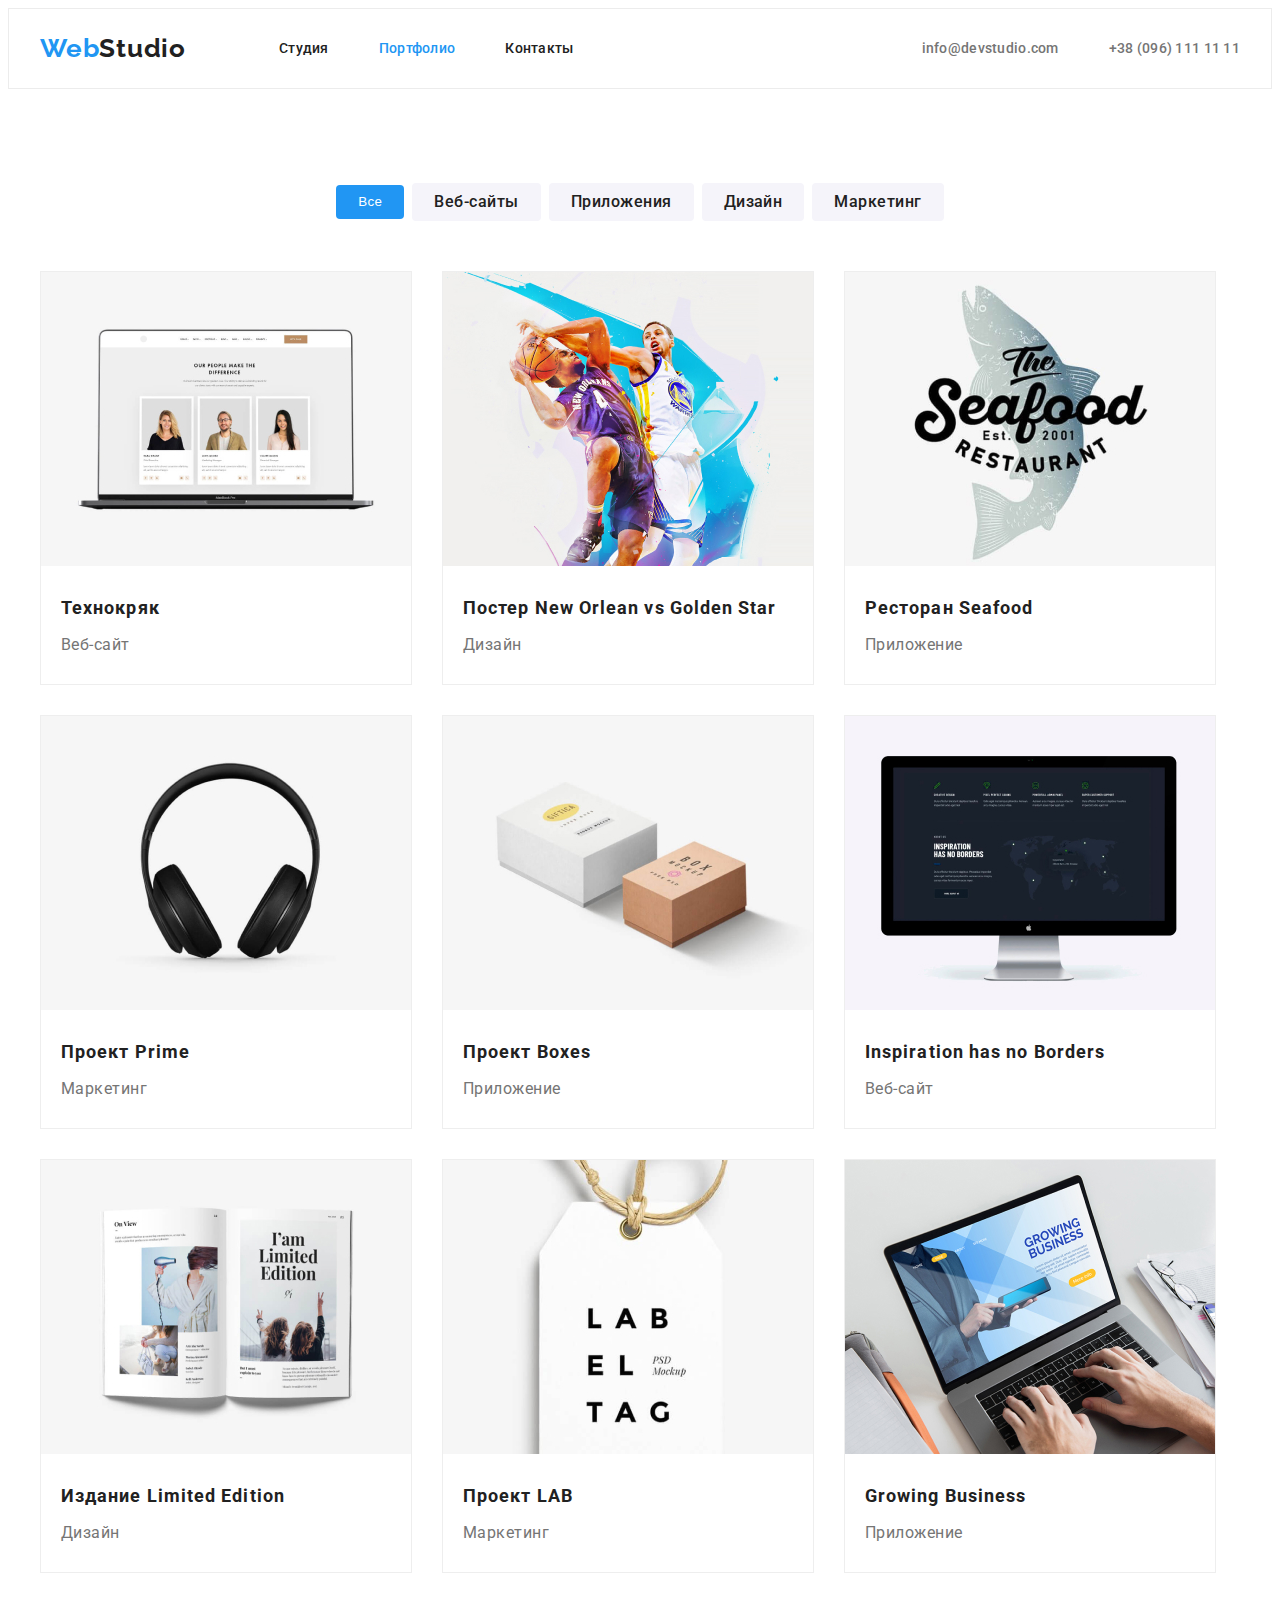
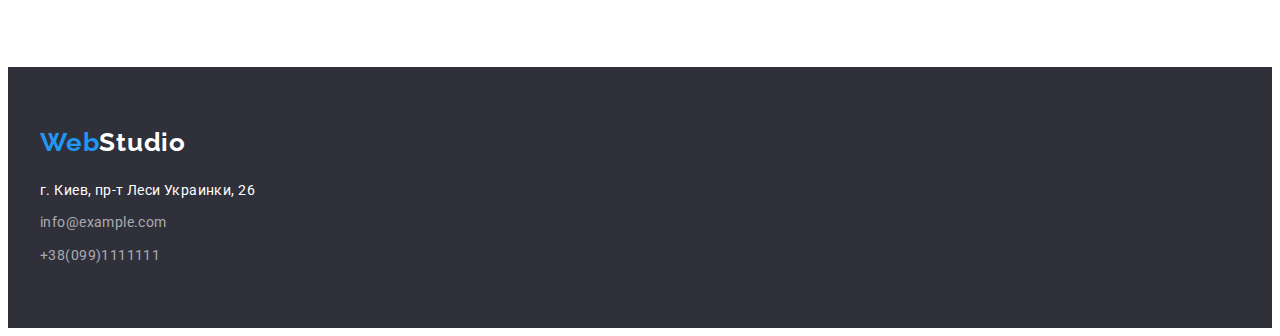
==== portfolio.html @ 1b034854 "Initial commit" ====
<!DOCTYPE html>
<html lang="ru">

<head>
    <meta charset="UTF-8">
    <meta http-equiv="X-UA-Compatible" content="IE=edge">
    <meta name="viewport" content="width=device-width, initial-scale=1.0">
    <title>Homework-1</title>
    <link
        href="https://fonts.googleapis.com/css2?family=Raleway:wght@700&family=Roboto:wght@400;500;700;900&display=swap"
        rel="stylesheet">
    <link rel="stylesheet" href="https://cdnjs.cloudflare.com/ajax/libs/modern-normalize/1.1.0/modern-normalize.min.css"
        integrity="sha512-wpPYUAdjBVSE4KJnH1VR1HeZfpl1ub8YT/NKx4PuQ5NmX2tKuGu6U/JRp5y+Y8XG2tV+wKQpNHVUX03MfMFn9Q=="
        crossorigin="anonymous" referrerpolicy="no-referrer" />
    <link rel="stylesheet" href="./css/styles.css">
</head>

<body>
    <!--Шапка сайта-->
    <header class="page-header">
        <div class="container">
            <div class="header-container">
                <nav class="header-nav">
                    <a href="./site.html" class="logo" lang="en"><span class="logo-blue">Web</span>Studio</a>
                    <ul class="site-nav list">
                        <li class="item"> <a href="./index.html" class="link">Студия</a></li>
                        <li class="item"> <a href="./portfolio.html" class="link current">Портфолио</a></li>
                        <li class="item"> <a href="" class="link">Контакты</a></li>
                    </ul>
                </nav>
                <ul class="auto-nav list">
                    <li class="li-adress"><a href="info@devstudio.com" class="adress">info@devstudio.com</a></li>
                    <li class="li-adress"><a href="tel:+380961111111" class="adress">+38 (096) 111 11 11</a></li>
                </ul>
            </div>
        </div>
    
    </header>
    <main >
        <section class="page">                   
             <div class="container">   
                <h1 class="hide">works</h1>
                <ul class="page-nav list">
                    <li class="button-work"><button type="button" class="all">Все</button></li>
                    <li class="button-work"><button type="button" class="button-port">Веб-сайты</button></li>
                    <li class="button-work"><button type="button" class="button-port">Приложения</button></li>
                    <li class="button-work"><button type="button" class="button-port">Дизайн</button></li>
                    <li class="button-work"><button type="button" class="button-port">Маркетинг</button></li>
                </ul>
                
                <ul class="photo list">
                    <li class="photo-item">
                        <img src="./img/portfolio/img1.jpg" class="photo-img" alt="Технокряк">
                        <div class="text-container">
                            <h2 class="title">Технокряк</h2>
                            <p class="photo-text">Веб-сайт</p>
                
                        </div>
                    </li>
                    <li class="photo-item">
                        <img src="./img/portfolio/img2.jpg" class="photo-img" alt="Постер New Orlean vs Golden Star">
                        <div class="text-container">
                            <h2 class="title">Постер <span lang="en">New Orlean vs Golden Star</span> </h2>
                            <p class="photo-text">Дизайн</p>
                
                        </div>
                
                    </li>
                    <li class="photo-item">
                        <img src="./img/portfolio/img3.jpg" class="photo-img" alt="Ресторан Seafood">
                        <div class="text-container">
                            <h2 class="title">Ресторан <span lang="en">Seafood</span></h2>
                            <p class="photo-text">Приложение</p>
                
                        </div>
                
                    </li>
                    <li class="photo-item">
                        <img src="./img/portfolio/img4.jpg" class="photo-img" alt="Проект Prime">
                        <div class="text-container">
                            <h2 class="title">Проект <span lang="en">Prime</span></h2>
                            <p class="photo-text">Маркетинг</p>
                
                        </div>
                
                    </li>
                    <li class="photo-item">
                        <img src="./img/portfolio/img5.jpg" class="photo-img" alt="Проект Boxes">
                        <div class="text-container">
                            <h2 class="title">Проект <span lang="en">Boxes</span> </h2>
                            <p class="photo-text">Приложение</p>
                
                        </div>
                
                
                    </li>
                    <li class="photo-item">
                        <img src="./img/portfolio/img6.jpg" class="photo-img" alt="Inspiration has no Borders">
                        <div class="text-container">
                            <h2 lang="en" class="title">Inspiration has no Borders</h2>
                            <p class="photo-text">Веб-сайт</p>
                
                        </div>
                
                    </li>
                    <li class="photo-item">
                        <img src="./img/portfolio/img7.jpg" class="photo-img" alt="Издание Limited Edition">
                        <div class="text-container">
                            <h2 class="title">Издание <span lang="en">Limited Edition</span></h2>
                            <p class="photo-text">Дизайн</p>
                
                        </div>
                
                    </li>
                    <li class="photo-item">
                        <img src="./img/portfolio/img8.jpg" class="photo-img" alt="Проект LAB">
                        <div class="text-container">
                            <h2 class="title">Проект <span lang="en">LAB</span> </h2>
                            <p class="photo-text">Маркетинг</p>
                
                        </div>
                
                    </li>
                    <li class="photo-item">
                        <img src="./img/portfolio/img9.jpg" class="photo-img" alt="Growing Business">
                        <div class="text-container">
                            <h2 lang="en" class="title">Growing Business</h2>
                            <p class="photo-text">Приложение</p>
                
                        </div>
                
                    </li>
                </ul>
             </div>    
        </section>       

    </main>

    <!--Footer-->
    <footer class="hooter">
        <div class="container">
            <a href="./site.html" class="logo-hooter" lang="en"><span class="logo-blue">Web</span>Studio</a>
            <address class="hooter-adress">
                <p class="hooter-text">г. Киев, пр-т Леси Украинки, 26</p>
                <ul class="list">
                    <li class="hooter-item">
                        <a href="info@example.com" class="hooter-a">info@example.com</a>
                    </li>
                    <li class="hooter-item">
                        <a href="+380991111111" class="hooter-a">+38(099)1111111</a>
                    </li>
                </ul>
    
            </address>
        </div>
    </footer>

</body>

</html>
---- css/styles.css ----
:root {
    --primery-text-color:#757575;
    --title-color: #212121;
    --acsent-color: #2196F3;
    --white-color: #FFFF;
    --background-color: #F5F4FA;
    --button-color: #2F303A;
}
body {
background-color: var(--white-color);
color: var(--primery-text-color);

font-family: Roboto, sans-serif;

}

.list {
    list-style: none; 
    margin-top: 0; 
    margin-bottom: 0;
    padding-left: 0;
}
.container {
    width: 1200px;
    margin-left: auto;
    margin-right: auto;
    padding-left: 15px;
    padding-right: 15px;
   
}

/* header */
.page-header {        
    margin-left: auto;
    margin-right: auto;
    border: 1px solid #ECECEC;
}
.header-container {
    display: flex;
    
    align-items: center;
   
}
.header-nav {
  display: flex;
 align-items: center;
}
.site-nav {
    display: flex;
    margin-left: 93px; 
}

.auto-nav {
   display: flex;
   margin-left: auto;
}
.page-header {
    background-color:var(--white-color) ;
    
    font-weight: 500;
    font-size: 14px;
    line-height: 1.14;
    letter-spacing: 0.02em;
 }
.logo {
    display: inline;

    padding-top: 24px;
    padding-bottom: 24px;

    color: var(--title-color);
    
    font-family: 'Raleway';
    font-style: normal;
    font-weight: 700;
    font-size: 26px;
    line-height: 1.2;
    letter-spacing: 0.03em;

    text-decoration: none;
}
.logo:hover {
    color: var(--primery-text-color);
}

.logo-blue {
    color: var(--acsent-color);

    font-family: 'Raleway';
    font-style: normal;
    font-weight: 700;
    font-size: 26px;
    line-height: 1.2;
    letter-spacing: 0.03em;    
}
.logo-blue:hover {
    color: var(--primery-text-color);
}

.item + .item {
    margin-left: 50px;
}

.link {    
    padding-top: 32px;
    padding-bottom: 32px;

    color: var(--title-color);
    text-decoration: none;     
}
.link.current {
    color: var(--acsent-color);
}
 .link:hover,.link:focus {
    color: var(--acsent-color);
}
.li-adress + .li-adress {
 margin-left: 50px;
}
.adress { 
    padding-top: 32px;
    padding-bottom: 32px;  

    color: var(--primery-text-color);

    text-decoration: none;
}

.adress:hover, .adress:focus {
    color: var(--acsent-color);
}

/* Hero section */
.hero-section {    
    padding-top: 200px;
    padding-bottom: 200px;

    background-color: var(--button-color);
    color: var(--white-color);
    text-align: center;      
}
.hero-container {
    display: block;
    
    width: 696px;
    margin-left: auto;
    margin-right: auto;
}
.hero-title {      
    margin-top: 0;  
    margin-bottom: 30px;
    

    font-style: normal;
    font-weight: 900;
    font-size: 44px;
    line-height: 1.36;
    

    letter-spacing: 0.06em;
    text-transform: uppercase;
    text-align: center;
}
   .hide {
  visibility: hidden;
  margin-top: 0;
  margin-bottom: 0;  
  font-size: 0;
}
.button {  
    
    padding: 10px 32px;
    margin-left: auto;
    margin-right: auto;
    background-color: var(--acsent-color);
    color: var(--white-color);   
    
    font-weight: 700;
    font-size: 16px;
    line-height: 1.88;    
    
    align-items: center;   
    letter-spacing: 0.06em;
    border: 0;
    border-radius: 4px;
}
.button:hover, .button:focus {
    background-color:var(--white-color);
    color: var(--button-color);
}

/* section features */
.features {
    padding-top: 94px;
    padding-bottom: 94px;
}
.features-container {
    display: flex;
    flex-wrap: wrap;
   }
.features-item {
    width: 270px;
}
.features-item + .features-item {
    margin-left: 30px;
}
.third-text {
    margin-top: 0;
    margin-bottom: 10px;
    color: var(--title-color); 
        
    font-weight: 700;
    font-size: 14px;
    line-height: 16px;
    letter-spacing: 0.03em; 
    text-transform: uppercase;    
}
.p-text {
    margin-top: 0;
    margin-bottom: 0;

    font-size: 14px;
    line-height: 1.71;    
    letter-spacing: 0.03em;
}
/* Work */
.work {
    padding-bottom: 94px;
}
.work-container {
    display: flex;      
}

.work-item + .work-item {
   margin-left: 30px;
}
.second-title {   
    margin-top: 0;
    margin-bottom: 50px;

    color: var(--title-color);    
        
    font-weight: 700;
    font-size: 36px;
    line-height: 42px;
    text-align: center;
    letter-spacing: 0.03em;    
}
.work-img {
    display: block;
    max-width: 370px;
    height: auto;    
}
/* Team */

.team {
    padding-top: 94px;
    padding-bottom: 94px;
    background-color: var(--background-color);
   
}
.team-container {
    display: flex;   
    
}
.team-photo {
    padding-bottom: 30px;
    
    background-color: var(--white-color);

    text-align: center;
}
.team-img {
    display: block;
    max-width: 270px;
    margin-bottom: 30px;
}
.team-photo + .team-photo {
    margin-left: 30px;
}
.team-title {
    margin-top: 0;
    margin-bottom: 10px;
    
    color: var(--title-color);    

    font-weight: 500;
    font-size: 16px;
    line-height: 1.2;     
    letter-spacing: 0.03em;
    
}
.team-text {
    margin-top: 0;
    margin-bottom: 0;

    font-size: 16px;
    line-height: 1.2;
    letter-spacing: 0.03em;
    
}

/* Hooter */
.hooter {
    padding-top: 60px;
    padding-bottom: 60px;

    background-color: var(--button-color);    
}
.logo-hooter {
    display: flex;
    margin-bottom: 20px;
    color: var(--white-color);

    font-family: 'Raleway';
    font-style: normal;
    font-weight: 700;
    font-size: 26px;
    line-height: 1.2;
    letter-spacing: 0.03em;

    text-decoration: none;    
}
.logo-hooter:hover {
    color: var(--primery-text-color);    
}
.hooter-item {
    display: block;
    margin-bottom: 9px;
}
.hooter-a {    
    color: rgba(255, 255, 255, 0.6);
    
    font-style: normal;
    font-size: 14px;
    line-height: 1.71;
    letter-spacing: 0.03em;
    
    text-decoration: none;    
}
.hooter-item:last-child {
    margin-bottom: 0;

}
.hooter-a:hover, .hooter-a:focus {
    color: var(--acsent-color);   
}
.hooter-text {
    display: flex;
    margin-top: 0;
    margin-bottom: 9px;

    font-style: normal;  
    font-size: 14px;
    line-height: 1.71;   
    letter-spacing: 0.03em;
    
    color: var(--white-color);
}
/* Portfolio */

.page {
    padding-top: 94px;
    padding-bottom: 94px;

    font-family: 'Roboto';
    font-size: 16px;
} 

.page-nav {
    display: flex;
    justify-content: center;
   
    align-items: center;
    
}
.page-item + .page-item {
    margin-left: 8px;
}
.all {
    border: 0;
    border-radius: 4px;
    padding: 6px 22px;

    background-color: var(--acsent-color);
    color: var(--white-color);

    font-weight: 500;    
    line-height: 1.62;
    text-align: center;
    letter-spacing: 0.03em;
}
 .all:hover,  .all:focus {
   background-color: var(--background-color);
   color: var(--title-color);

 font-weight: 500;
 line-height: 1.62;
 text-align: center;
 letter-spacing: 0.03em;
}
.button-port {
    border: 0;
 border-radius: 4px;
 padding: 6px 22px;

  background-color: var(--background-color);
  color: var(--title-color);
 font-family: 'Roboto';
 font-style: normal;
 font-weight: 500;
 font-size: 16px;
 line-height: 1.62;

 text-align: center;
 letter-spacing: 0.03em;
}
.button-work + .button-work {
    margin-left: 8px;
}
.title {
    margin-top: 0;
    margin-bottom: 4;

    font-weight: 700;
    font-size: 18px;
    line-height: 2;    
    letter-spacing: 0.06em;
}
.button-port:hover, .button-port:focus {
    background-color: var(--acsent-color);
    color: var(--white-color);
}
.photo {
    display: flex;    
    margin-top: 50px;     
       
    color: var(--primery-text-color);
    flex-wrap: wrap;
    
    font-size: 16px;
    line-height: 1.88;
    letter-spacing: 0.03em;    
}
.photo-item {
    width: 370px;
    margin-right: 30px; 
    margin-bottom: 30px; 
    
    border: 1px solid #EEEEEE;
    }
.photo-item:nth-child(3n) {
    margin-right: 0;
}
.photo-item:nth-child(n+7) {
    margin-bottom: 0;
}
.photo-img {
    display: block;
    margin-bottom: 0;
}
.text-container {
    margin-bottom: 0;
    padding: 24px 20px;

}
.title {
    margin-bottom: 4px;
   
    color: var(--title-color);

    font-weight: 700;
    font-size: 18px;
    line-height: 2;    
    letter-spacing: 0.06em;
}
.photo-text {
    margin-top: 0;
    margin-bottom: 0;    

    font-weight: 400;
    font-size: 16px;
    line-height: 1.88;   
    letter-spacing: 0.03em;
}


/* вторичный цвет текста #212121;*/
/*основной цвет текста #757575;*/
/*белый #FFFFFF*/
/* эфект #2196F3;*/
/* цвет адреса в ховере rgba(255, 255, 255, 0.6) */
/* color background hader #FFFF*/
/* color background hero #2F303A */
/* color background section #E5E5E5 */
/* color background section team #F5F4FA */
/*color background footer #2F303A */
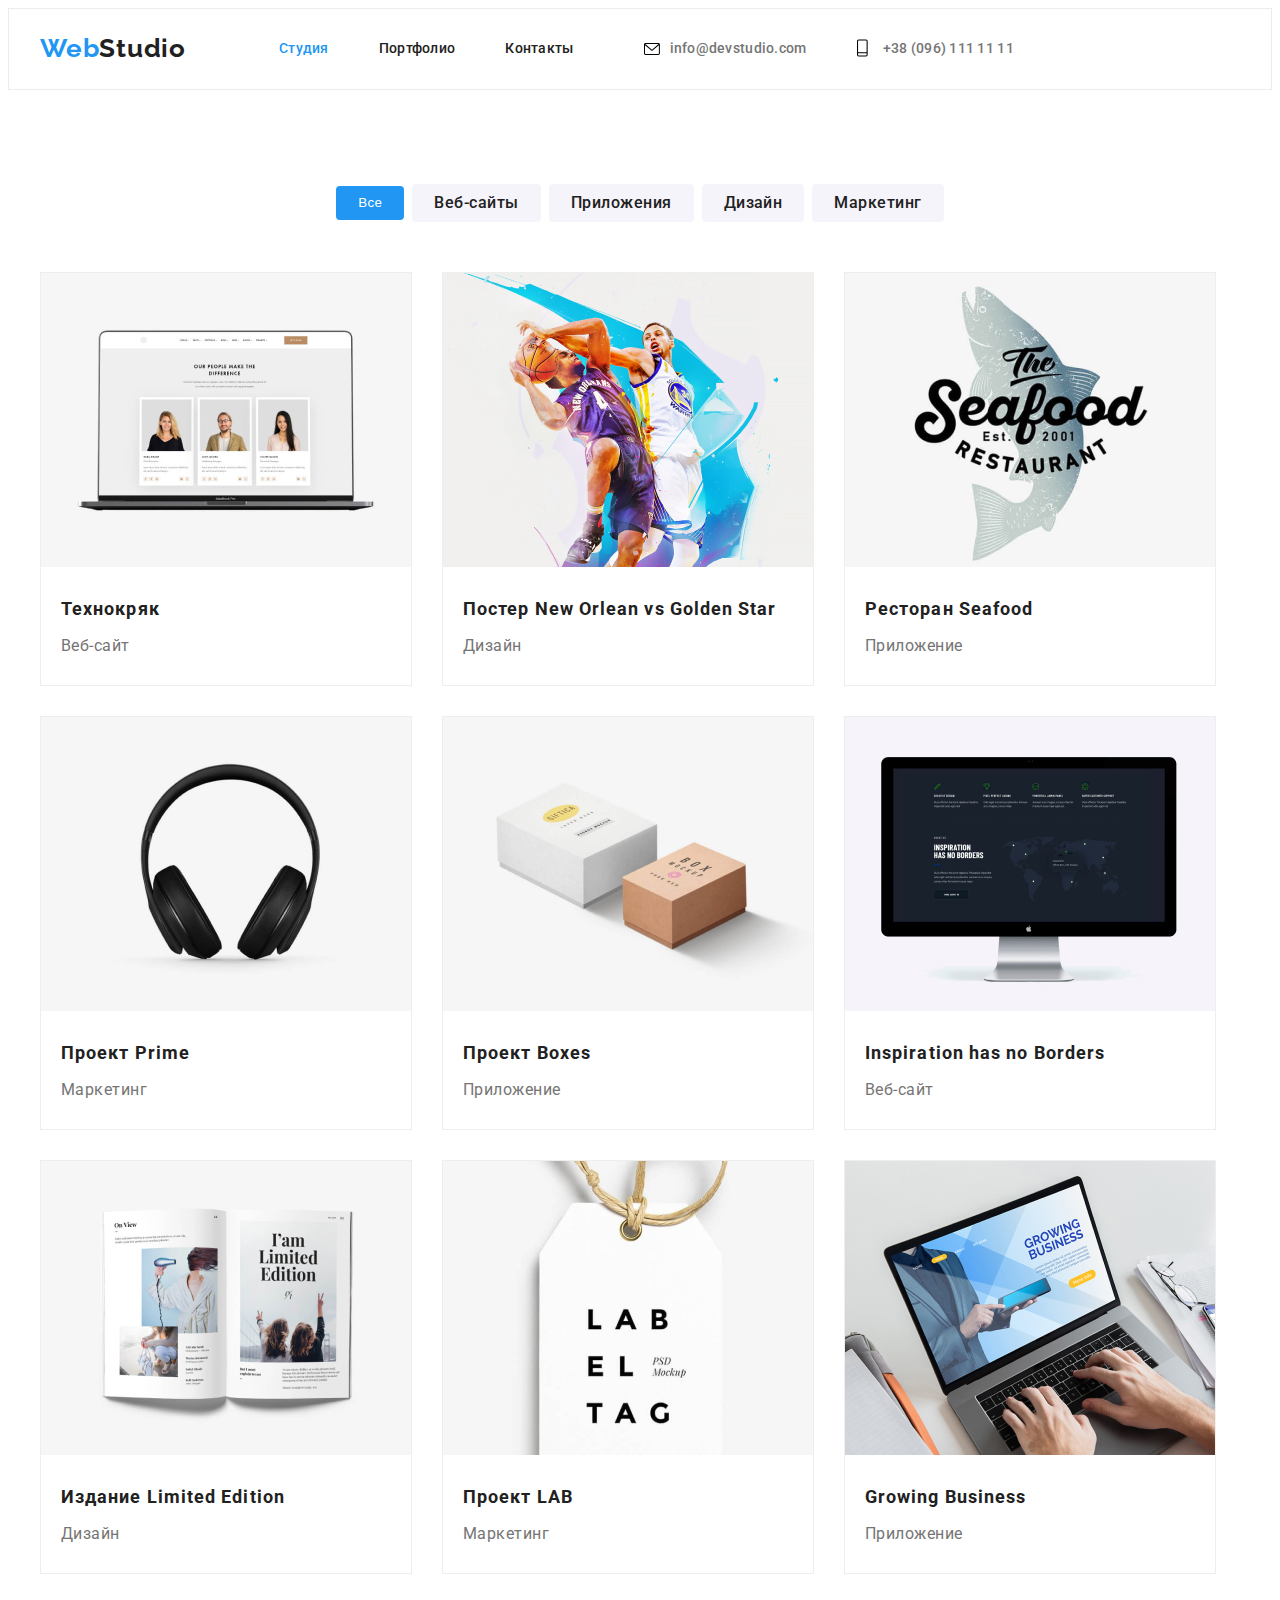
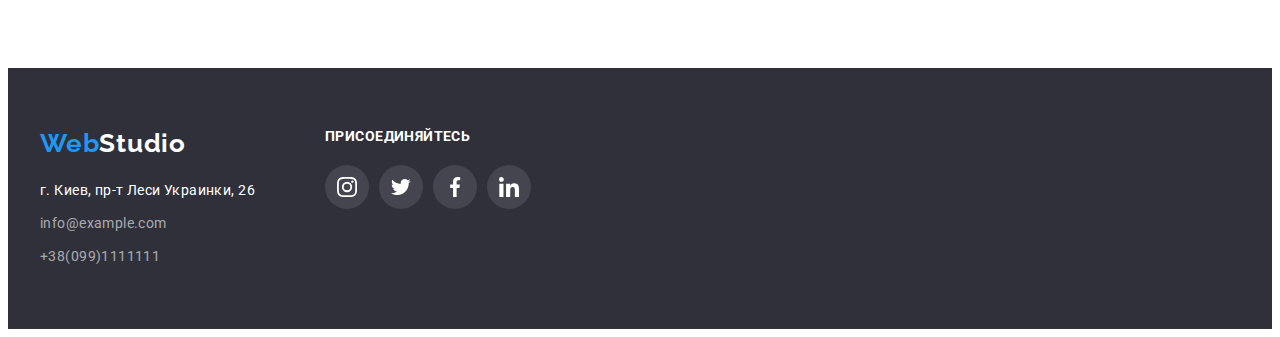
==== commit 45b2ef94: "end change in portfolio" ====
--- a/portfolio.html
+++ b/portfolio.html
@@ -23,15 +23,29 @@
                 <nav class="header-nav">
                     <a href="./site.html" class="logo" lang="en"><span class="logo-blue">Web</span>Studio</a>
                     <ul class="site-nav list">
-                        <li class="item"> <a href="./index.html" class="link">Студия</a></li>
-                        <li class="item"> <a href="./portfolio.html" class="link current">Портфолио</a></li>
+                        <li class="item"> <a href="" class="link current">Студия</a></li>
+                        <li class="item"> <a href="./portfolio.html" class="link">Портфолио</a></li>
                         <li class="item"> <a href="" class="link">Контакты</a></li>
                     </ul>
                 </nav>
-                <ul class="auto-nav list">
-                    <li class="li-adress"><a href="info@devstudio.com" class="adress">info@devstudio.com</a></li>
-                    <li class="li-adress"><a href="tel:+380961111111" class="adress">+38 (096) 111 11 11</a></li>
-                </ul>
+                <div class="adress-container">
+                    <ul class="auto-nav list">
+                        <li class="li-adress">
+                            <a href=""><svg class="adress-svg">
+                                    <use href="./img/icons/sprite.svg#icon-post"></use>
+                                </svg></a>
+                            <a href="info@devstudio.com" class="adress">info@devstudio.com</a>
+                        </li>
+                        <li class="li-adress">
+                            <a href="">
+                                <svg class="adress-svg">
+                                    <use href="./img/icons/sprite.svg#icon-telephon"></use>
+                                </svg>
+                            </a>
+                            <a href="tel:+380961111111" class="adress">+38 (096) 111 11 11</a>
+                        </li>
+                    </ul>
+                </div>
             </div>
         </div>
     
@@ -137,23 +151,53 @@
     </main>
 
     <!--Footer-->
-    <footer class="hooter">
-        <div class="container">
-            <a href="./site.html" class="logo-hooter" lang="en"><span class="logo-blue">Web</span>Studio</a>
-            <address class="hooter-adress">
-                <p class="hooter-text">г. Киев, пр-т Леси Украинки, 26</p>
-                <ul class="list">
-                    <li class="hooter-item">
-                        <a href="info@example.com" class="hooter-a">info@example.com</a>
-                    </li>
-                    <li class="hooter-item">
-                        <a href="+380991111111" class="hooter-a">+38(099)1111111</a>
+<footer class="hooter">
+    <div class="container">
+        <div class="hooter-container">
+            <div class="adress-conainer">
+                <a href="./site.html" class="logo-hooter" lang="en"><span class="logo-blue">Web</span>Studio</a>
+                <address class="hooter-adress">
+                    <p class="hooter-text">г. Киев, пр-т Леси Украинки, 26</p>
+                    <ul class="list">
+                        <li class="hooter-item">
+                            <a href="info@example.com" class="hooter-a">info@example.com</a>
+                        </li>
+                        <li>
+                            <a href="+380991111111" class="hooter-a">+38(099)1111111</a>
+                        </li class="hooter-item">
+                    </ul>
+
+                </address>
+            </div>
+            <div class="icon-container">
+                <h3 class="hooter-title">Присоединяйтесь</h3>
+                <ul class="hooter-icon list">
+                    <li class="li-icon">
+                        <a href=""> <svg class="hooter-svg">
+                                <use href="./img/icons/sprite.svg#icon-instagram"></use>
+                            </svg></a>
+                    </li>
+                    <li class="li-icon">
+                        <a href=""> <svg class="hooter-svg">
+                                <use href="./img/icons/sprite.svg#icon-twitter"></use>
+                            </svg></a>
+                    </li>
+                    <li class="li-icon">
+                        <a href=""> <svg class="hooter-svg">
+                                <use href="./img/icons/sprite.svg#icon-facebook"></use>
+                            </svg></a>
+                    </li>
+                    <li class="li-icon">
+                        <a href=""> <svg class="hooter-svg">
+                                <use href="./img/icons/sprite.svg#icon-linkedin"></use>
+                            </svg></a>
+
                     </li>
                 </ul>
-    
-            </address>
+            </div>
         </div>
-    </footer>
+    </div>
+</footer>
 
 </body>
 
--- a/css/styles.css
+++ b/css/styles.css
@@ -5,6 +5,7 @@
     --white-color: #FFFF;
     --background-color: #F5F4FA;
     --button-color: #2F303A;
+    --icon-color: #AFB1B8;
 }
 body {
 background-color: var(--white-color);
@@ -51,7 +52,7 @@
 }
 
 .auto-nav {
-   display: flex;
+    display: flex;
    margin-left: auto;
 }
 .page-header {
@@ -114,8 +115,15 @@
  .link:hover,.link:focus {
     color: var(--acsent-color);
 }
-.li-adress + .li-adress {
- margin-left: 50px;
+.adress-container {
+    
+}
+.li-adress {
+    display: flex;
+    margin: 0;
+}
+.li-adress+.li-adress {
+    margin-left: 50px;
 }
 .adress { 
     padding-top: 32px;
@@ -125,37 +133,51 @@
 
     text-decoration: none;
 }
-
-.adress:hover, .adress:focus {
+.adress-svg {
+    display: block;
+    width: 16px;
+    height: 80px;
+    margin-right: 10px;
+    
+}
+.adress:hover, .adress:focus, .adress-svg:hover, .adress-svg:focus {
     color: var(--acsent-color);
 }
+.adress-svg:hover, .adress-svg:focus {
+    color: var(--acsent-color);}
 
 /* Hero section */
-.hero-section {    
+.hero-section { 
+    max-width: 1600px;
+    height: 600px;
+    margin-left: auto;
+    margin-right: auto;
     padding-top: 200px;
     padding-bottom: 200px;
 
     background-color: var(--button-color);
-    color: var(--white-color);
+    background-image: linear-gradient(to right, 
+    rgba(47, 48, 58, 0.4), 
+    rgba(47, 48, 58, 0.4)), 
+    url("../img/hero.jpg");
+    background-size: cover;
+    background-position: center;
+    background-repeat: no-repeat;
+    
+    color: var(--white-color);    
     text-align: center;      
 }
-.hero-container {
-    display: block;
-    
-    width: 696px;
-    margin-left: auto;
-    margin-right: auto;
-}
-.hero-title {      
+.hero-title {
+    width: 696px;  
+    margin-left: auto;
+    margin-right: auto;
     margin-top: 0;  
-    margin-bottom: 30px;
-    
+    margin-bottom: 30px;    
 
     font-style: normal;
     font-weight: 900;
     font-size: 44px;
-    line-height: 1.36;
-    
+    line-height: 1.36;    
 
     letter-spacing: 0.06em;
     text-transform: uppercase;
@@ -198,8 +220,31 @@
     display: flex;
     flex-wrap: wrap;
    }
+   .features-a {
+    display: inline-block;
+     width: 270px;
+     height: 120px;
+    
+     margin-bottom: 30px;
+     background: var(--background-color);
+     border-radius: 4px; 
+   }
+.features-icon {
+   display: flex;
+   width: 70px;
+   height: 120px;
+    margin: auto;
+    border: 0;
+    color: var(--title-color);
+            
+}
+.features-icon:hover {
+    fill: var(--acsent-color);
+}
 .features-item {
     width: 270px;
+   
+
 }
 .features-item + .features-item {
     margin-left: 30px;
@@ -260,20 +305,55 @@
    
 }
 .team-container {
-    display: flex;   
+    display: flex;
+
     
 }
 .team-photo {
     padding-bottom: 30px;
     
     background-color: var(--white-color);
+    box-shadow: 0px 1px 3px rgba(0, 0, 0, 0.12),
+    0px 1px 1px rgba(0, 0, 0, 0.14),
+    0px 2px 1px rgba(0, 0, 0, 0.2);
+    border-radius: 0px 0px 4px 4px;
 
     text-align: center;
 }
+.team-icon {
+    display: flex;
+    justify-content: center;
+    
+}
+.icon {
+    width: 44px;
+    height: 44px;
+    border-radius: 50%;
+}
+.icon + .icon {
+   margin-left: 10px;   
+}
+.icon:hover {
+    background-color: var(--acsent-color);
+}
+
 .team-img {
     display: block;
     max-width: 270px;
     margin-bottom: 30px;
+}
+.team-svg {
+    display: block;
+    width: 20px;
+    height: 44px;
+    margin-left: auto;
+    margin-right: auto;
+    color: var(--icon-color);
+    fill: var(--icon-color);
+
+}
+.team-svg:hover {
+    fill: var(--white-color)
 }
 .team-photo + .team-photo {
     margin-left: 30px;
@@ -292,20 +372,71 @@
 }
 .team-text {
     margin-top: 0;
-    margin-bottom: 0;
+    margin-bottom: 16px;
 
     font-size: 16px;
     line-height: 1.2;
-    letter-spacing: 0.03em;
-    
-}
-
+    letter-spacing: 0.03em;    
+}
+/*Customer*/
+.customer {
+    padding-top: 94px;
+    padding-bottom: 94px;
+}
+.customer-title {
+    margin-top: 0;
+    margin-bottom: 50px;
+
+    font-style: normal;
+    font-weight: 700;
+    font-size: 36px;
+    line-height: 1.17;
+    text-align: center;
+    letter-spacing: 0.03em;
+
+    color: var(--title-color);
+} 
+.customer-list {
+    display: flex;
+}
+.customer-icon {
+    width: 170px;
+    height: 92px;
+   
+    border: 1px solid var(--icon-color);
+    box-sizing: border-box;
+    border-radius: 4px;
+}
+.customer-icon:hover {
+    border: 1px solid var(--acsent-color);
+}
+.customer-icon + .customer-icon {
+    margin-left: 30px;
+}
+.customer-svg {
+    display: block;
+    width: 106px;
+    height: 92px;
+    margin-left: auto;
+    margin-right: auto;
+    fill: var(--icon-color);
+}
+.customer-svg:hover {
+    fill: var(--acsent-color);
+}
 /* Hooter */
 .hooter {
+    display: flex;
     padding-top: 60px;
     padding-bottom: 60px;
 
     background-color: var(--button-color);    
+}
+.hooter-container {
+    display: flex;
+}
+.adress-container {
+   margin-left: 70px; 
 }
 .logo-hooter {
     display: flex;
@@ -345,6 +476,19 @@
 .hooter-a:hover, .hooter-a:focus {
     color: var(--acsent-color);   
 }
+.hooter-title {
+    margin-top: 0;
+    margin-bottom: 20px;
+
+    font-style: normal;
+    font-weight: 700;
+    font-size: 14px;
+    line-height: 1.2;
+    letter-spacing: 0.03em;
+    text-transform: uppercase;
+
+    color: var(--white-color);
+}
 .hooter-text {
     display: flex;
     margin-top: 0;
@@ -356,6 +500,36 @@
     letter-spacing: 0.03em;
     
     color: var(--white-color);
+}
+.icon-container {
+    margin-left: 70px;
+}
+.hooter-icon {
+    display: flex;
+   
+}
+.li-icon {
+    width: 44px;
+    height: 44px;
+    border-radius: 50%;
+    background-color: rgba(255, 255, 255, 0.1);
+    fill: var(--white-color);
+}
+.li-icon+.li-icon {
+    margin-left: 10px;
+}
+.li-icon:hover {
+    background-color: var(--acsent-color);
+}
+.hooter-svg {
+    display: block;
+    width: 20px;
+    height: 44px;
+    margin-left: auto;
+    margin-right: auto;
+
+    fill: var(--white-color);
+
 }
 /* Portfolio */
 
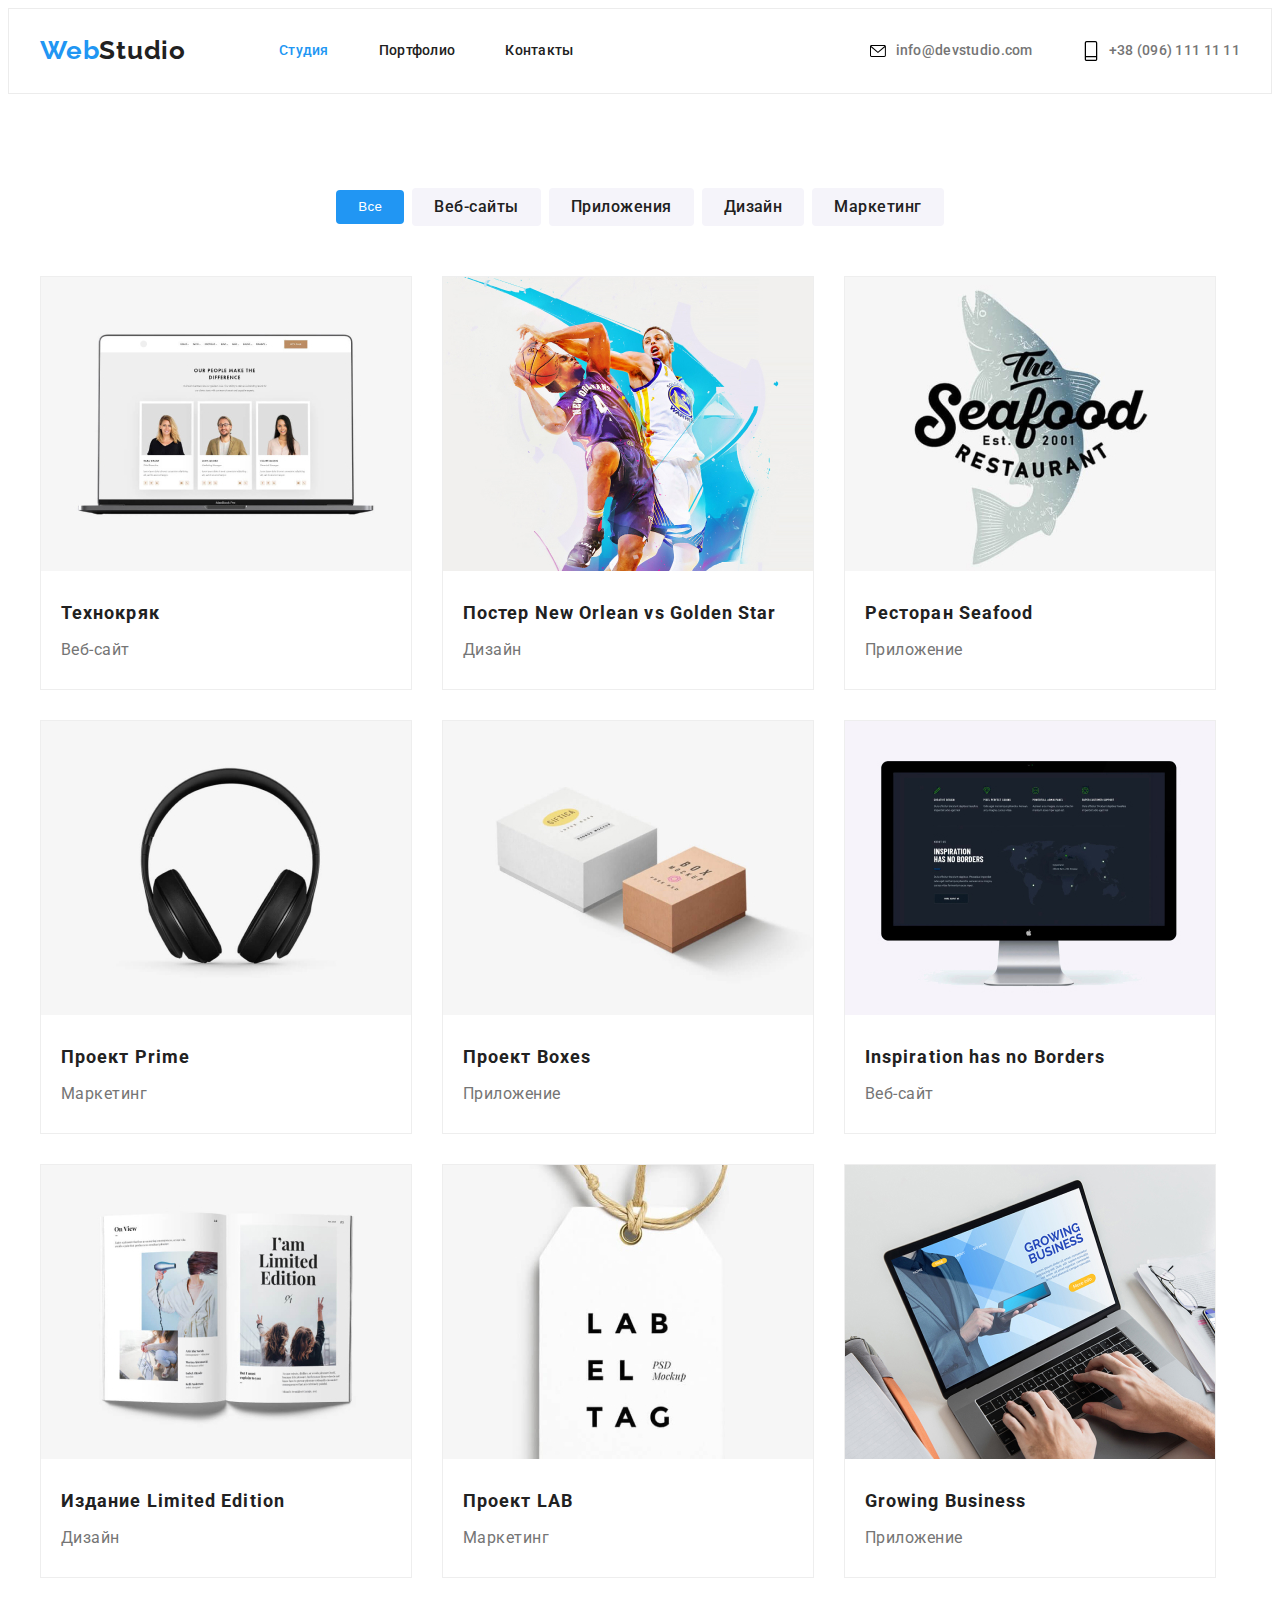
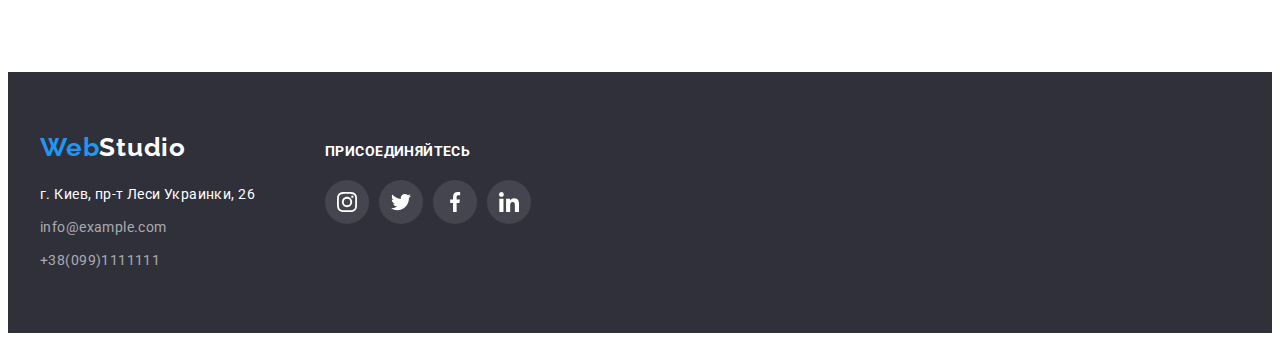
==== commit cdd3151a: "corrects remarks" ====
--- a/portfolio.html
+++ b/portfolio.html
@@ -23,29 +23,29 @@
                 <nav class="header-nav">
                     <a href="./site.html" class="logo" lang="en"><span class="logo-blue">Web</span>Studio</a>
                     <ul class="site-nav list">
-                        <li class="item"> <a href="" class="link current">Студия</a></li>
+                        <li class="item"> <a href="./index.html" class="link current">Студия</a></li>
                         <li class="item"> <a href="./portfolio.html" class="link">Портфолио</a></li>
                         <li class="item"> <a href="" class="link">Контакты</a></li>
                     </ul>
                 </nav>
-                <div class="adress-container">
-                    <ul class="auto-nav list">
-                        <li class="li-adress">
-                            <a href=""><svg class="adress-svg">
-                                    <use href="./img/icons/sprite.svg#icon-post"></use>
-                                </svg></a>
-                            <a href="info@devstudio.com" class="adress">info@devstudio.com</a>
-                        </li>
-                        <li class="li-adress">
-                            <a href="">
-                                <svg class="adress-svg">
-                                    <use href="./img/icons/sprite.svg#icon-telephon"></use>
-                                </svg>
-                            </a>
-                            <a href="tel:+380961111111" class="adress">+38 (096) 111 11 11</a>
-                        </li>
-                    </ul>
-                </div>
+                <ul class="auto-nav list">
+                    <li class="li-adress">
+    
+                        <a href="info@devstudio.com" class="adress">
+                            <svg class="adress-svg">
+                                <use href="./img/logo company/sprite.svg#icon-envelope"></use>
+                            </svg>
+                            info@devstudio.com</a>
+                    </li>
+                    <li class="li-adress">
+    
+                        <a href="tel:+380961111111" class="adress">
+                            <svg class="adress-svg">
+                                <use href="./img/logo company/sprite.svg#icon-Vector"></use>
+                            </svg>
+                            +38 (096) 111 11 11</a>
+                    </li>
+                </ul>
             </div>
         </div>
     
--- a/css/styles.css
+++ b/css/styles.css
@@ -22,6 +22,7 @@
     padding-left: 0;
 }
 .container {
+    
     width: 1200px;
     margin-left: auto;
     margin-right: auto;
@@ -115,9 +116,6 @@
  .link:hover,.link:focus {
     color: var(--acsent-color);
 }
-.adress-container {
-    
-}
 .li-adress {
     display: flex;
     margin: 0;
@@ -125,7 +123,9 @@
 .li-adress+.li-adress {
     margin-left: 50px;
 }
-.adress { 
+.adress {
+    display: flex; 
+    align-items: center;
     padding-top: 32px;
     padding-bottom: 32px;  
 
@@ -133,18 +133,19 @@
 
     text-decoration: none;
 }
-.adress-svg {
-    display: block;
+.adress-svg {    
     width: 16px;
-    height: 80px;
+    height: 20px;
     margin-right: 10px;
-    
-}
-.adress:hover, .adress:focus, .adress-svg:hover, .adress-svg:focus {
+
+    color: var(--primery-text-color);
+    
+}
+.adress:hover, .adress:focus {
     color: var(--acsent-color);
 }
 .adress-svg:hover, .adress-svg:focus {
-    color: var(--acsent-color);}
+    fill: var(--acsent-color);}
 
 /* Hero section */
 .hero-section { 
@@ -195,7 +196,8 @@
     margin-left: auto;
     margin-right: auto;
     background-color: var(--acsent-color);
-    color: var(--white-color);   
+    color: var(--white-color); 
+    box-shadow: 0px 4px 4px rgba(0, 0, 0, 0.15);
     
     font-weight: 700;
     font-size: 16px;
@@ -209,6 +211,7 @@
 .button:hover, .button:focus {
     background-color:var(--white-color);
     color: var(--button-color);
+    box-shadow: 0px 4px 4px rgba(0, 0, 0, 0.15);
 }
 
 /* section features */
@@ -221,19 +224,21 @@
     flex-wrap: wrap;
    }
    .features-a {
-    display: inline-block;
+     
      width: 270px;
      height: 120px;
-    
+    justify-content: center;
+    align-items: center;
+    display: flex;
      margin-bottom: 30px;
      background: var(--background-color);
      border-radius: 4px; 
    }
 .features-icon {
-   display: flex;
+   
    width: 70px;
    height: 120px;
-    margin: auto;
+    
     border: 0;
     color: var(--title-color);
             
@@ -242,6 +247,7 @@
     fill: var(--acsent-color);
 }
 .features-item {
+    
     width: 270px;
    
 
@@ -342,12 +348,15 @@
     max-width: 270px;
     margin-bottom: 30px;
 }
+.team-a {
+    display: flex;
+    justify-items: center;
+}
 .team-svg {
-    display: block;
+   
     width: 20px;
     height: 44px;
-    margin-left: auto;
-    margin-right: auto;
+   
     color: var(--icon-color);
     fill: var(--icon-color);
 
@@ -434,6 +443,7 @@
 }
 .hooter-container {
     display: flex;
+    align-items: baseline;
 }
 .adress-container {
    margin-left: 70px; 
@@ -477,6 +487,7 @@
     color: var(--acsent-color);   
 }
 .hooter-title {
+   
     margin-top: 0;
     margin-bottom: 20px;
 
@@ -567,6 +578,9 @@
  .all:hover,  .all:focus {
    background-color: var(--background-color);
    color: var(--title-color);
+    box-shadow: 0px 3px 1px rgba(0, 0, 0, 0.1),
+    0px 1px 2px rgba(0, 0, 0, 0.08),
+    0px 2px 2px rgba(0, 0, 0, 0.12);
 
  font-weight: 500;
  line-height: 1.62;
@@ -604,6 +618,9 @@
 .button-port:hover, .button-port:focus {
     background-color: var(--acsent-color);
     color: var(--white-color);
+    box-shadow: 0px 3px 1px rgba(0, 0, 0, 0.1),
+    0px 1px 2px rgba(0, 0, 0, 0.08),
+    0px 2px 2px rgba(0, 0, 0, 0.12);
 }
 .photo {
     display: flex;    
@@ -628,6 +645,11 @@
 }
 .photo-item:nth-child(n+7) {
     margin-bottom: 0;
+}
+.photo-item:hover, .photo-item:focus {
+    box-shadow: 0px 1px 1px rgba(0, 0, 0, 0.12),
+    0px 4px 4px rgba(0, 0, 0, 0.06),
+    1px 4px 6px rgba(0, 0, 0, 0.16);
 }
 .photo-img {
     display: block;
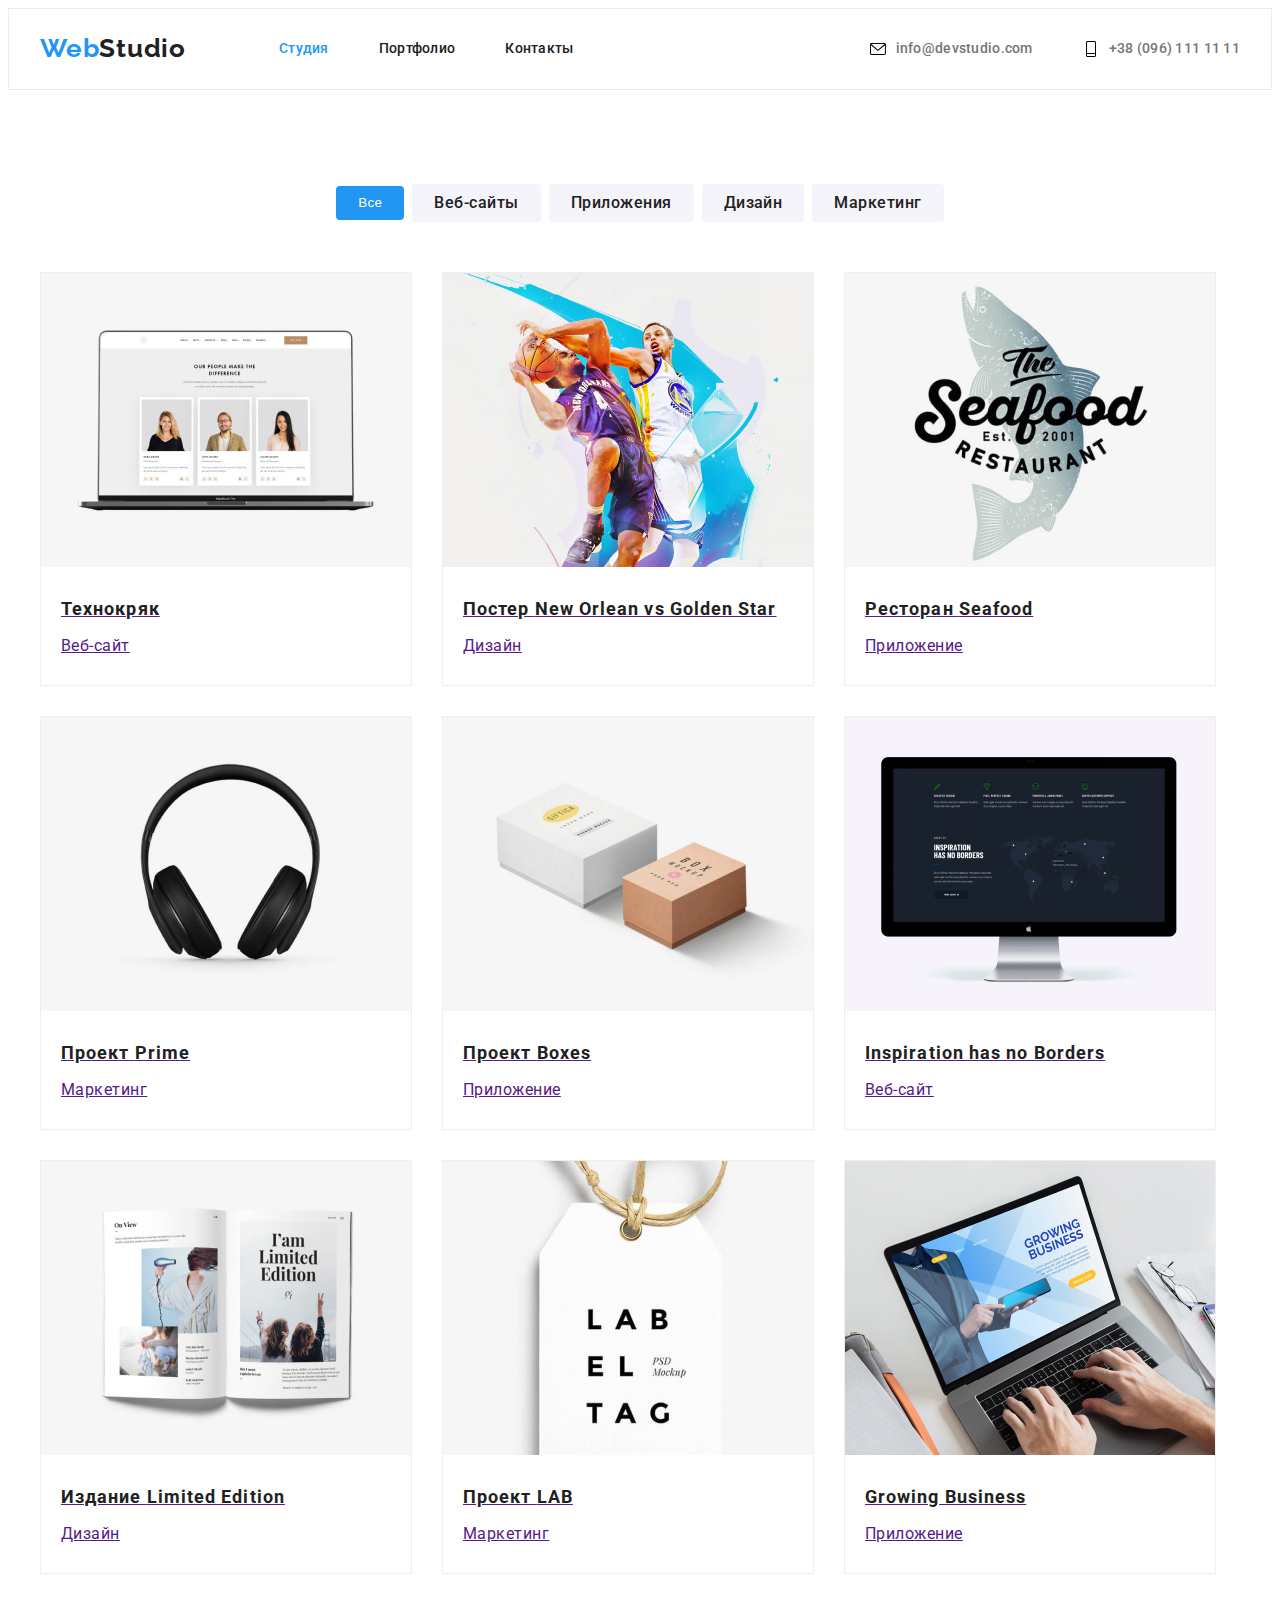
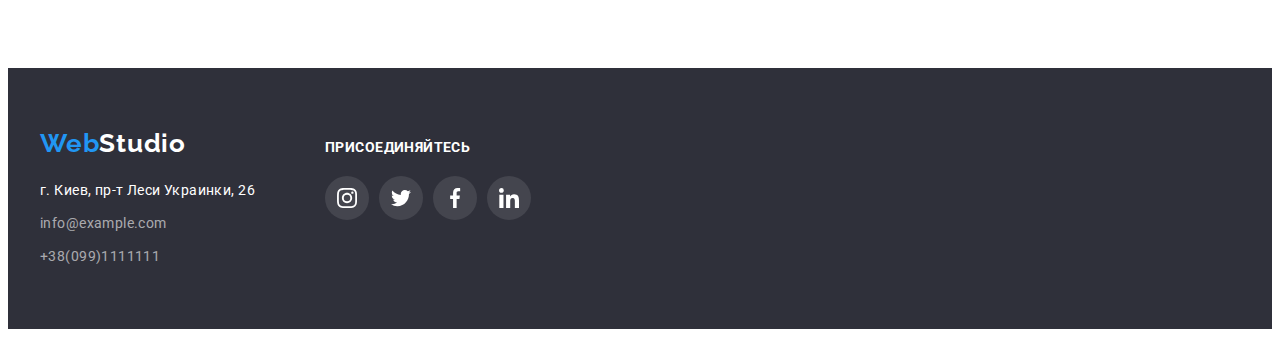
==== commit 4f7441a7: "adding change in all icon index and photo portfolio" ====
--- a/portfolio.html
+++ b/portfolio.html
@@ -64,84 +64,103 @@
                 
                 <ul class="photo list">
                     <li class="photo-item">
-                        <img src="./img/portfolio/img1.jpg" class="photo-img" alt="Технокряк">
-                        <div class="text-container">
-                            <h2 class="title">Технокряк</h2>
-                            <p class="photo-text">Веб-сайт</p>
-                
-                        </div>
-                    </li>
-                    <li class="photo-item">
-                        <img src="./img/portfolio/img2.jpg" class="photo-img" alt="Постер New Orlean vs Golden Star">
-                        <div class="text-container">
-                            <h2 class="title">Постер <span lang="en">New Orlean vs Golden Star</span> </h2>
-                            <p class="photo-text">Дизайн</p>
-                
-                        </div>
-                
-                    </li>
-                    <li class="photo-item">
-                        <img src="./img/portfolio/img3.jpg" class="photo-img" alt="Ресторан Seafood">
-                        <div class="text-container">
-                            <h2 class="title">Ресторан <span lang="en">Seafood</span></h2>
-                            <p class="photo-text">Приложение</p>
-                
-                        </div>
-                
-                    </li>
-                    <li class="photo-item">
-                        <img src="./img/portfolio/img4.jpg" class="photo-img" alt="Проект Prime">
-                        <div class="text-container">
-                            <h2 class="title">Проект <span lang="en">Prime</span></h2>
-                            <p class="photo-text">Маркетинг</p>
-                
-                        </div>
-                
-                    </li>
-                    <li class="photo-item">
-                        <img src="./img/portfolio/img5.jpg" class="photo-img" alt="Проект Boxes">
-                        <div class="text-container">
-                            <h2 class="title">Проект <span lang="en">Boxes</span> </h2>
-                            <p class="photo-text">Приложение</p>
-                
-                        </div>
-                
-                
-                    </li>
-                    <li class="photo-item">
-                        <img src="./img/portfolio/img6.jpg" class="photo-img" alt="Inspiration has no Borders">
-                        <div class="text-container">
-                            <h2 lang="en" class="title">Inspiration has no Borders</h2>
-                            <p class="photo-text">Веб-сайт</p>
-                
-                        </div>
-                
-                    </li>
-                    <li class="photo-item">
-                        <img src="./img/portfolio/img7.jpg" class="photo-img" alt="Издание Limited Edition">
-                        <div class="text-container">
-                            <h2 class="title">Издание <span lang="en">Limited Edition</span></h2>
-                            <p class="photo-text">Дизайн</p>
-                
-                        </div>
-                
-                    </li>
-                    <li class="photo-item">
-                        <img src="./img/portfolio/img8.jpg" class="photo-img" alt="Проект LAB">
-                        <div class="text-container">
-                            <h2 class="title">Проект <span lang="en">LAB</span> </h2>
-                            <p class="photo-text">Маркетинг</p>
-                
-                        </div>
-                
-                    </li>
-                    <li class="photo-item">
-                        <img src="./img/portfolio/img9.jpg" class="photo-img" alt="Growing Business">
-                        <div class="text-container">
-                            <h2 lang="en" class="title">Growing Business</h2>
-                            <p class="photo-text">Приложение</p>
-                
-                        </div>
+                        <a href="" class="photo-a" > 
+                            <img src="./img/portfolio/img1.jpg" class="photo-img" alt="Технокряк">
+                            <div class="text-container">
+                                <h2 class="title">Технокряк</h2>
+                                <p class="photo-text">Веб-сайт</p>
+                            
+                            </div>
+
+                        </a>
+                        
+                    </li>
+                    <li class="photo-item">
+                        <a href="" class="photo-a" >
+                            <img src="./img/portfolio/img2.jpg" class="photo-img" alt="Постер New Orlean vs Golden Star">
+                            <div class="text-container">
+                                <h2 class="title">Постер <span lang="en">New Orlean vs Golden Star</span> </h2>
+                                <p class="photo-text">Дизайн</p>                            
+                            </div>
+                        </a>                      
+                
+                    </li>
+                    <li class="photo-item">
+                        <a href="" class="photo-a" >
+                            <img src="./img/portfolio/img3.jpg" class="photo-img" alt="Ресторан Seafood">
+                            <div class="text-container">
+                                <h2 class="title">Ресторан <span lang="en">Seafood</span></h2>
+                                <p class="photo-text">Приложение</p>
+                            
+                            </div>
+                        </a>                      
+                
+                    </li>
+                    <li class="photo-item">
+                        <a href="" class="photo-a" >
+                            <img src="./img/portfolio/img4.jpg" class="photo-img" alt="Проект Prime">
+                            <div class="text-container">
+                                <h2 class="title">Проект <span lang="en">Prime</span></h2>
+                                <p class="photo-text">Маркетинг</p>
+                            
+                            </div>
+                        </a>
+                       
+                
+                    </li>
+                    <li class="photo-item">
+                        <a href="" class="photo-a" >
+                            <img src="./img/portfolio/img5.jpg" class="photo-img" alt="Проект Boxes">
+                            <div class="text-container">
+                                <h2 class="title">Проект <span lang="en">Boxes</span> </h2>
+                                <p class="photo-text">Приложение</p>
+                            
+                            </div>
+                        </a>               
+                
+                    </li>
+                    <li class="photo-item">
+                        <a href="" class="photo-a" >
+                            <img src="./img/portfolio/img6.jpg" class="photo-img" alt="Inspiration has no Borders">
+                            <div class="text-container">
+                                <h2 lang="en" class="title">Inspiration has no Borders</h2>
+                                <p class="photo-text">Веб-сайт</p>
+                            
+                            </div>
+                        </a>                                       
+                    </li>
+                    <li class="photo-item">
+                        <a href="" class="photo-a" >
+                            <img src="./img/portfolio/img7.jpg" class="photo-img" alt="Издание Limited Edition">
+                            <div class="text-container">
+                                <h2 class="title">Издание <span lang="en">Limited Edition</span></h2>
+                                <p class="photo-text">Дизайн</p>
+                            
+                            </div>
+                        </a>
+                        
+                
+                    </li>
+                    <li class="photo-item">
+                       <a href="" class="photo-a" >
+                            <img src="./img/portfolio/img8.jpg" class="photo-img" alt="Проект LAB">
+                            <div class="text-container">
+                                <h2 class="title">Проект <span lang="en">LAB</span> </h2>
+                                <p class="photo-text">Маркетинг</p>
+                            
+                            </div>
+                       </a>
+                
+                    </li>
+                    <li class="photo-item">
+                       <a href="" class="photo-a" >
+                            <img src="./img/portfolio/img9.jpg" class="photo-img" alt="Growing Business">
+                            <div class="text-container">
+                                <h2 lang="en" class="title">Growing Business</h2>
+                                <p class="photo-text">Приложение</p>
+                            
+                            </div>
+                       </a>
                 
                     </li>
                 </ul>
@@ -162,33 +181,33 @@
                         <li class="hooter-item">
                             <a href="info@example.com" class="hooter-a">info@example.com</a>
                         </li>
-                        <li>
+                        <li class="hooter-item">
                             <a href="+380991111111" class="hooter-a">+38(099)1111111</a>
-                        </li class="hooter-item">
+                        </li>
                     </ul>
 
                 </address>
             </div>
             <div class="icon-container">
-                <h3 class="hooter-title">Присоединяйтесь</h3>
+                <p class="hooter-title">Присоединяйтесь</p>
                 <ul class="hooter-icon list">
                     <li class="li-icon">
-                        <a href=""> <svg class="hooter-svg">
+                        <a href="" class="hooter-logo"> <svg class="hooter-svg">
                                 <use href="./img/icons/sprite.svg#icon-instagram"></use>
                             </svg></a>
                     </li>
                     <li class="li-icon">
-                        <a href=""> <svg class="hooter-svg">
+                        <a href="" class="hooter-logo"> <svg class="hooter-svg">
                                 <use href="./img/icons/sprite.svg#icon-twitter"></use>
                             </svg></a>
                     </li>
                     <li class="li-icon">
-                        <a href=""> <svg class="hooter-svg">
+                        <a href="" class="hooter-logo"> <svg class="hooter-svg">
                                 <use href="./img/icons/sprite.svg#icon-facebook"></use>
                             </svg></a>
                     </li>
                     <li class="li-icon">
-                        <a href=""> <svg class="hooter-svg">
+                        <a href="" class="hooter-logo"> <svg class="hooter-svg">
                                 <use href="./img/icons/sprite.svg#icon-linkedin"></use>
                             </svg></a>
 
--- a/css/styles.css
+++ b/css/styles.css
@@ -135,7 +135,7 @@
 }
 .adress-svg {    
     width: 16px;
-    height: 20px;
+    height: 16px;
     margin-right: 10px;
 
     color: var(--primery-text-color);
@@ -143,9 +143,8 @@
 }
 .adress:hover, .adress:focus {
     color: var(--acsent-color);
-}
-.adress-svg:hover, .adress-svg:focus {
-    fill: var(--acsent-color);}
+    fill: var(--acsent-color);
+}
 
 /* Hero section */
 .hero-section { 
@@ -209,9 +208,9 @@
     border-radius: 4px;
 }
 .button:hover, .button:focus {
-    background-color:var(--white-color);
-    color: var(--button-color);
+    background: #188CE8;
     box-shadow: 0px 4px 4px rgba(0, 0, 0, 0.15);
+    border-radius: 4px;
 }
 
 /* section features */
@@ -332,38 +331,45 @@
     
 }
 .icon {
+    display: flex;
+}
+.icon + .icon {
+   margin-left: 10px;   
+}
+
+.team-logo {
+    display: flex;
+    justify-content: center;
+    align-items: center;
+    
     width: 44px;
     height: 44px;
     border-radius: 50%;
 }
-.icon + .icon {
-   margin-left: 10px;   
-}
-.icon:hover {
+.team-logo:hover, .team-logo:focus {
     background-color: var(--acsent-color);
-}
-
+    fill: var(--white-color)
+}
+/*.icon:hover .team-svg {
+    fill: var(--white-color)
+}*/
+.icon:hover .team-svg, .icon:focus .team-svg {
+    background-color: var(--acsent-color);
+    fill: var(--white-color)
+    }
 .team-img {
     display: block;
     max-width: 270px;
     margin-bottom: 30px;
 }
-.team-a {
-    display: flex;
-    justify-items: center;
-}
-.team-svg {
-   
+
+.team-svg {   
     width: 20px;
-    height: 44px;
-   
-    color: var(--icon-color);
+    height: 20px;
+      
     fill: var(--icon-color);
-
-}
-.team-svg:hover {
-    fill: var(--white-color)
-}
+}
+
 .team-photo + .team-photo {
     margin-left: 30px;
 }
@@ -407,8 +413,15 @@
 } 
 .customer-list {
     display: flex;
-}
-.customer-icon {
+    justify-items: center;
+}
+.customer-icon + .customer-icon {
+    margin-left: 30px;
+}
+.customer-logo {
+    display: flex;
+    justify-content: center;
+    align-items: center;
     width: 170px;
     height: 92px;
    
@@ -416,23 +429,22 @@
     box-sizing: border-box;
     border-radius: 4px;
 }
-.customer-icon:hover {
+.customer-logo:hover,
+.customer-logo:focus {
     border: 1px solid var(--acsent-color);
 }
-.customer-icon + .customer-icon {
-    margin-left: 30px;
-}
-.customer-svg {
-    display: block;
+.customer-svg {    
     width: 106px;
-    height: 92px;
-    margin-left: auto;
-    margin-right: auto;
+    max-height: 60px;
+
     fill: var(--icon-color);
 }
-.customer-svg:hover {
+.customer-logo:hover .customer-svg, .customer-logo:focus .customer-svg {
     fill: var(--acsent-color);
 }
+
+
+
 /* Hooter */
 .hooter {
     display: flex;
@@ -516,31 +528,31 @@
     margin-left: 70px;
 }
 .hooter-icon {
-    display: flex;
-   
-}
-.li-icon {
+    display: flex;   
+}
+.li-icon+.li-icon {
+    margin-left: 10px;
+}
+.hooter-logo {
+    display: flex;
+    justify-content: center;
+    align-items: center;
+    
     width: 44px;
     height: 44px;
     border-radius: 50%;
     background-color: rgba(255, 255, 255, 0.1);
     fill: var(--white-color);
 }
-.li-icon+.li-icon {
-    margin-left: 10px;
-}
-.li-icon:hover {
+.hooter-logo:hover, .hooter-logo:focus {
     background-color: var(--acsent-color);
-}
-.hooter-svg {
-    display: block;
+
+}
+.hooter-svg {   
     width: 20px;
-    height: 44px;
-    margin-left: auto;
-    margin-right: auto;
+    height: 20px;    
 
     fill: var(--white-color);
-
 }
 /* Portfolio */
 
@@ -646,7 +658,10 @@
 .photo-item:nth-child(n+7) {
     margin-bottom: 0;
 }
-.photo-item:hover, .photo-item:focus {
+.photo-a {
+    display: block;
+}
+.photo-a:hover, .photo-a:focus {
     box-shadow: 0px 1px 1px rgba(0, 0, 0, 0.12),
     0px 4px 4px rgba(0, 0, 0, 0.06),
     1px 4px 6px rgba(0, 0, 0, 0.16);
@@ -658,7 +673,6 @@
 .text-container {
     margin-bottom: 0;
     padding: 24px 20px;
-
 }
 .title {
     margin-bottom: 4px;
